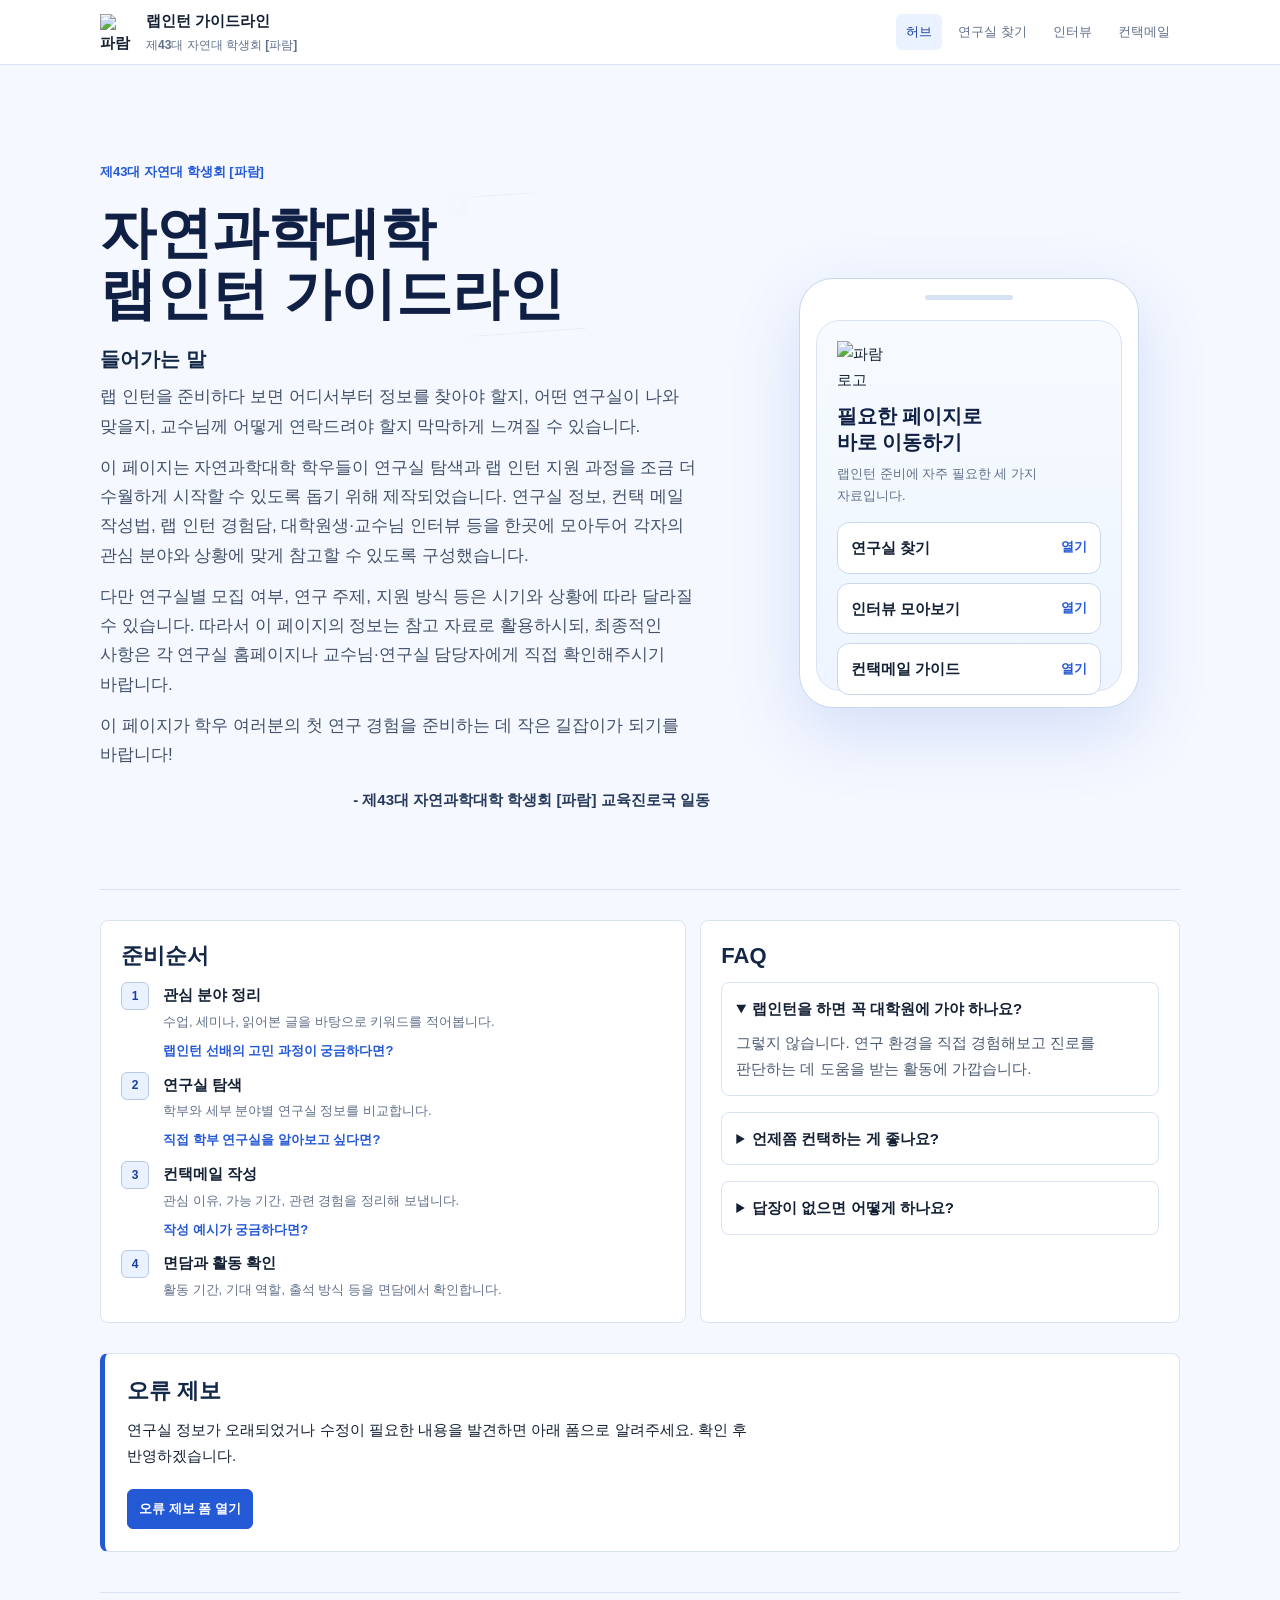
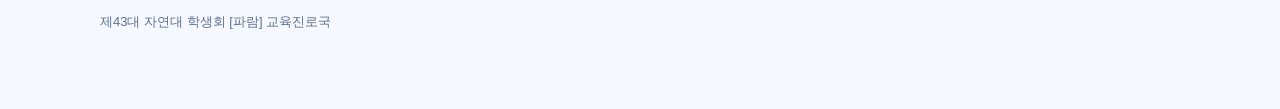
==== index.html @ 0900359f "Add files via upload" ====
﻿<!DOCTYPE html><html lang="ko"><head><meta charset="UTF-8"><meta name="viewport" content="width=device-width, initial-scale=1.0"><title>자연과학대학 랩인턴 가이드라인</title><link rel="stylesheet" href="sigape.css"></head><body><header class="site-header"><nav class="nav"><a class="brand" href="index.html"><img class="brand-logo" src="assets/logo.png" alt="파람 로고"><span class="brand-text"><span class="brand-main">랩인턴 가이드라인</span><span class="brand-sub">제43대 자연대 학생회 [파람]</span></span></a><div class="menu"><a href="index.html" aria-current="page">허브</a><a href="labs.html">연구실 찾기</a><a href="interviews.html">인터뷰</a><a href="contact-mail.html">컨택메일</a></div></nav></header><main class="page"><section class="hub-hero"><div class="hub-copy"><p class="eyebrow">제43대 자연대 학생회 [파람]</p><div class="title-logo-wrap"><h1 class="hub-title">자연과학대학<br>랩인턴 가이드라인</h1><img class="title-logo-bg" src="assets/logo.png" alt=""><span class="title-logo-mask" aria-hidden="true"></span></div><h2 class="hub-intro-title">들어가는 말</h2><p class="hub-intro">랩 인턴을 준비하다 보면 어디서부터 정보를 찾아야 할지, 어떤 연구실이 나와 맞을지, 교수님께 어떻게 연락드려야 할지 막막하게 느껴질 수 있습니다.</p><p class="hub-intro">이 페이지는 자연과학대학 학우들이 연구실 탐색과 랩 인턴 지원 과정을 조금 더 수월하게 시작할 수 있도록 돕기 위해 제작되었습니다. 연구실 정보, 컨택 메일 작성법, 랩 인턴 경험담, 대학원생·교수님 인터뷰 등을 한곳에 모아두어 각자의 관심 분야와 상황에 맞게 참고할 수 있도록 구성했습니다.</p><p class="hub-intro">다만 연구실별 모집 여부, 연구 주제, 지원 방식 등은 시기와 상황에 따라 달라질 수 있습니다. 따라서 이 페이지의 정보는 참고 자료로 활용하시되, 최종적인 사항은 각 연구실 홈페이지나 교수님·연구실 담당자에게 직접 확인해주시기 바랍니다.</p><p class="hub-intro">이 페이지가 학우 여러분의 첫 연구 경험을 준비하는 데 작은 길잡이가 되기를 바랍니다!</p><p class="signature-right">- 제43대 자연과학대학 학생회 [파람] 교육진로국 일동</p></div><div class="phone-wrap"><aside class="phone" aria-label="바로가기"><div class="phone-screen"><img class="phone-logo" src="assets/logo.png" alt="파람 로고"><div class="phone-title">필요한 페이지로<br>바로 이동하기</div><p class="phone-desc">랩인턴 준비에 자주 필요한 세 가지 자료입니다.</p><div class="phone-links"><a class="phone-link" href="labs.html">연구실 찾기 <span>열기</span></a><a class="phone-link" href="interviews.html">인터뷰 모아보기 <span>열기</span></a><a class="phone-link" href="contact-mail.html">컨택메일 가이드 <span>열기</span></a></div></div></aside></div></section><section class="section grid two"><article class="panel"><h2>준비순서</h2><ol class="steps"><li><div><strong>관심 분야 정리</strong><br><span class="small">수업, 세미나, 읽어본 글을 바탕으로 키워드를 적어봅니다.</span><br><a class="step-link" href="interviews.html">랩인턴 선배의 고민 과정이 궁금하다면?</a></div></li><li><div><strong>연구실 탐색</strong><br><span class="small">학부와 세부 분야별 연구실 정보를 비교합니다.</span><br><a class="step-link" href="labs.html">직접 학부 연구실을 알아보고 싶다면?</a></div></li><li><div><strong>컨택메일 작성</strong><br><span class="small">관심 이유, 가능 기간, 관련 경험을 정리해 보냅니다.</span><br><a class="step-link" href="contact-mail.html">작성 예시가 궁금하다면?</a></div></li><li><div><strong>면담과 활동 확인</strong><br><span class="small">활동 기간, 기대 역할, 출석 방식 등을 면담에서 확인합니다.</span></div></li></ol></article><article class="panel"><h2>FAQ</h2><div class="faq-list"><details open><summary>랩인턴을 하면 꼭 대학원에 가야 하나요?</summary><p>그렇지 않습니다. 연구 환경을 직접 경험해보고 진로를 판단하는 데 도움을 받는 활동에 가깝습니다.</p></details><details><summary>언제쯤 컨택하는 게 좋나요?</summary><p>방학 활동을 생각한다면 방학 시작 1~2개월 전부터 알아보는 편이 여유롭습니다.</p></details><details><summary>답장이 없으면 어떻게 하나요?</summary><p>일정 기간이 지난 뒤 정중하게 한 번 정도 재문의할 수 있습니다. 반복적인 재촉은 피하는 것이 좋습니다.</p></details></div></article></section><section class="section report-panel"><h2>오류 제보</h2><p>연구실 정보가 오래되었거나 수정이 필요한 내용을 발견하면 아래 폼으로 알려주세요. 확인 후 반영하겠습니다.</p><a class="btn primary form-link" href="https://docs.google.com/forms/d/e/1FAIpQLScK53qh3MyyzF9xQ88-U7CZRQVtfmJcze4aMnMhyBg8aGH_MA/viewform?usp=dialog" target="_blank" rel="noopener noreferrer">오류 제보 폼 열기</a></section><footer class="footer">제43대 자연대 학생회 [파람] 교육진로국</footer></main></body></html>
---- sigape.css ----
﻿:root{--bg:#f5f8ff;--paper:#fff;--soft:#f8fbff;--text:#142033;--muted:#61708a;--line:#d9e3f4;--line2:#b9c8e2;--blue:#2459d6;--blue-dark:#183f9f;--blue-soft:#eaf1ff;--sky:#dff4ff;--max:1080px;--radius:8px}*{box-sizing:border-box}html{scroll-behavior:smooth}body{margin:0;color:var(--text);background:var(--bg);font-family:-apple-system,BlinkMacSystemFont,"Segoe UI","Noto Sans KR","Apple SD Gothic Neo",sans-serif;font-size:15px;line-height:1.72;word-break:keep-all}a{color:inherit;text-decoration:none}button,input,select,textarea{font:inherit}.site-header{position:sticky;top:0;z-index:20;background:rgba(255,255,255,.94);border-bottom:1px solid var(--line);backdrop-filter:blur(10px)}.nav{width:min(var(--max),calc(100% - 40px));min-height:64px;margin:0 auto;display:flex;align-items:center;justify-content:space-between;gap:24px}.brand{display:flex;align-items:center;gap:10px;font-weight:740}.brand-logo{width:36px;height:36px;object-fit:contain;display:block}.brand-text{display:grid;gap:1px}.brand-main{font-weight:800}.brand-sub{font-size:12px;color:var(--muted);font-weight:560}.menu{display:flex;align-items:center;gap:6px;flex-wrap:wrap;justify-content:flex-end}.menu a{padding:7px 10px;color:var(--muted);font-size:13px;border-radius:6px}.menu a:hover,.menu a[aria-current="page"]{background:var(--blue-soft);color:var(--blue-dark)}.page{width:min(var(--max),calc(100% - 40px));margin:0 auto;padding:42px 0 76px}.breadcrumb{margin:0 0 20px;color:var(--muted);font-size:13px}.hero{padding:18px 0 28px;border-bottom:1px solid var(--line);margin-bottom:26px}.hub-hero{min-height:520px;display:grid;grid-template-columns:minmax(0,1.04fr) minmax(320px,.72fr);gap:48px;align-items:center;padding:54px 0 64px;border-bottom:1px solid var(--line)}.hub-copy{max-width:680px}.eyebrow{margin:0 0 10px;color:var(--blue);font-size:13px;font-weight:780}.hub-title{margin:0 0 22px;font-size:56px;line-height:1.08;font-weight:820;color:#102044}.hub-intro-title{margin:0 0 10px;font-size:20px;color:#132747}.hub-intro{font-size:17px;color:#43516a;max-width:650px}.hero-logo-panel{background:linear-gradient(180deg,#fff,#f3f8ff);border:1px solid var(--line);border-radius:14px;padding:30px;box-shadow:0 18px 50px rgba(36,89,214,.09)}.hero-logo-panel img{width:104px;height:104px;object-fit:contain;margin-bottom:18px}.hero-logo-panel h2{font-size:22px}.hero-logo-panel p{color:var(--muted)}h1,h2,h3{letter-spacing:0;line-height:1.32}h1{margin:0 0 12px;font-size:34px;font-weight:800;color:#102044}h2{margin:0 0 12px;font-size:22px;font-weight:760;color:#132747}h3{margin:0 0 8px;font-size:16px;font-weight:740}p{margin:0 0 12px}.lead{max-width:780px;color:#42516d;font-size:16px}.section{margin-top:30px}.grid{display:grid;gap:14px}.two{grid-template-columns:1.1fr .9fr}.three{grid-template-columns:repeat(3,minmax(0,1fr))}.panel,.card{background:var(--paper);border:1px solid var(--line);border-radius:var(--radius);padding:20px}.soft{background:var(--soft)}.notice{background:#fff;border-left:4px solid var(--blue)}.muted{color:var(--muted)}.small{font-size:13px;color:var(--muted)}.list{margin:0;padding-left:20px}.list li{margin:5px 0}.steps{margin:0;padding:0;list-style:none;counter-reset:step;display:grid;gap:9px}.steps li{counter-increment:step;display:grid;grid-template-columns:32px 1fr;gap:10px;align-items:start}.steps li:before{content:counter(step);width:26px;height:26px;display:grid;place-items:center;border:1px solid var(--line2);background:var(--blue-soft);color:var(--blue-dark);font-size:12px;font-weight:800;border-radius:6px}.quick-links{display:grid;gap:9px}.quick-link{display:flex;justify-content:space-between;gap:12px;padding:13px 14px;border:1px solid var(--line);background:#fff;border-radius:var(--radius);font-weight:700}.quick-link span{color:var(--blue)}.quick-link:hover{border-color:var(--blue);background:#f7faff}.toolbar{position:sticky;top:65px;z-index:10;margin-bottom:14px;padding:12px;background:rgba(255,255,255,.95);border:1px solid var(--line);border-radius:var(--radius);backdrop-filter:blur(8px)}.toolbar-grid{display:grid;grid-template-columns:1.5fr 1fr 1fr;gap:10px}.field{display:grid;gap:5px}label{color:#364762;font-size:12px;font-weight:760}input,select,textarea{width:100%;border:1px solid var(--line2);border-radius:6px;background:#fff;padding:10px 11px;color:var(--text)}input:focus,select:focus,textarea:focus{outline:3px solid var(--blue-soft);border-color:var(--blue)}.chips,.filters{display:flex;gap:7px;flex-wrap:wrap}.chip,.btn,.filter-btn{border:1px solid var(--line2);background:#fff;border-radius:6px;padding:8px 11px;color:#30415f;cursor:pointer;font-size:13px;font-weight:680}.chip.active,.filter-btn.active,.btn.primary{background:var(--blue);border-color:var(--blue);color:#fff}.btn{display:inline-flex;align-items:center;justify-content:center;text-align:center}.summary-row{display:flex;justify-content:space-between;align-items:center;gap:12px;margin:13px 0;color:var(--muted);font-size:14px}.cards{display:grid;grid-template-columns:repeat(3,minmax(0,1fr));gap:14px}.card{min-height:210px;display:flex;flex-direction:column}.card-title{margin:0 0 4px;font-size:18px;font-weight:780;color:#12284a}.meta{color:var(--muted);font-size:13px}.tags{display:flex;flex-wrap:wrap;gap:5px;margin:12px 0}.tag{display:inline-flex;padding:3px 7px;border:1px solid var(--line);background:var(--blue-soft);border-radius:5px;color:#27467a;font-size:12px}.card-actions{margin-top:auto;display:flex;gap:8px}.state{padding:28px 16px;text-align:center;color:var(--muted);border:1px dashed var(--line2);background:#fff;border-radius:var(--radius)}.error{color:#8c1d18;background:#fff4f2;border-color:#efb8ae}.hidden{display:none!important}details{border:1px solid var(--line);background:#fff;border-radius:var(--radius);padding:13px 14px}details+details{margin-top:8px}summary{cursor:pointer;font-weight:720}details p{color:#4b5a72;margin:8px 0 0}.modal-backdrop{position:fixed;inset:0;display:none;align-items:center;justify-content:center;padding:20px;background:rgba(20,32,51,.38);z-index:50}.modal-backdrop.active{display:flex}.modal{width:min(820px,100%);max-height:86vh;overflow:auto;background:#fff;border-radius:10px;border:1px solid var(--line)}.modal-head{position:sticky;top:0;background:rgba(255,255,255,.96);border-bottom:1px solid var(--line);padding:18px;display:flex;justify-content:space-between;gap:14px}.close-btn{width:34px;height:34px;border:1px solid var(--line2);background:#fff;border-radius:6px;cursor:pointer}.modal-body{padding:18px}.footer{margin-top:40px;padding-top:18px;border-top:1px solid var(--line);color:var(--muted);font-size:13px}.form-link{display:inline-flex;margin-top:8px}@media(max-width:880px){.nav{align-items:flex-start;flex-direction:column;padding:12px 0}.menu{justify-content:flex-start}.page{padding-top:30px}.hub-hero{min-height:0;grid-template-columns:1fr;gap:24px;padding:28px 0 38px}.hub-title{font-size:36px}.hero-logo-panel{padding:22px}.toolbar{position:static}.toolbar-grid,.two,.three,.cards{grid-template-columns:1fr}h1{font-size:28px}.summary-row{display:block}}

.phone-wrap{display:flex;justify-content:center}.phone{width:min(340px,100%);height:430px;border:1px solid #c7d7f1;border-radius:34px;background:#fff;box-shadow:0 24px 70px rgba(36,89,214,.16);padding:16px;position:relative}.phone:before{content:"";display:block;width:88px;height:5px;border-radius:999px;background:#d7e2f5;margin:0 auto 20px}.phone-screen{height:calc(100% - 25px);border:1px solid var(--line);border-radius:24px;background:linear-gradient(180deg,#f7fbff,#eef5ff);padding:20px;display:flex;flex-direction:column}.phone-logo{width:48px;height:48px;object-fit:contain;margin-bottom:14px}.phone-title{font-size:20px;font-weight:800;line-height:1.3;margin-bottom:8px;color:#102044}.phone-desc{font-size:13px;color:var(--muted);margin-bottom:14px}.phone-links{display:grid;gap:9px;margin-top:auto}.phone-link{display:flex;justify-content:space-between;align-items:center;gap:12px;padding:12px 13px;border:1px solid #c9d8f0;border-radius:12px;background:#fff;color:#142033;font-weight:760}.phone-link span{color:var(--blue);font-size:13px}.faq-list{display:grid;gap:8px}.report-panel{background:#fff;border:1px solid var(--line);border-left:5px solid var(--blue);border-radius:var(--radius);padding:22px}.report-panel p{max-width:720px}@media(max-width:880px){.phone{width:min(320px,100%);height:390px}.phone-screen{height:calc(100% - 25px)}}

.step-link{display:inline-flex;margin-top:6px;color:var(--blue);font-size:13px;font-weight:720}.step-link:hover{text-decoration:underline}.signature-right{text-align:right;margin-top:18px;color:#273a5c;font-weight:720}


.title-logo-wrap{position:relative;display:inline-block;isolation:isolate;padding:10px 22px 14px 0;overflow:hidden}.title-logo-wrap .hub-title{position:relative;z-index:2;margin-bottom:0}.title-logo-bg{position:absolute;z-index:1;width:140px;height:140px;object-fit:contain;right:-8px;top:0;opacity:.22;transform:rotate(-4deg);pointer-events:none}.title-logo-mask{position:absolute;z-index:1;right:104px;top:0;width:32px;height:100%;background:linear-gradient(90deg,var(--bg) 0%,rgba(245,248,255,.82) 62%,rgba(245,248,255,0) 100%);pointer-events:none}@media(max-width:880px){.title-logo-bg{width:104px;height:104px;right:-6px;top:8px}.title-logo-mask{right:74px}}
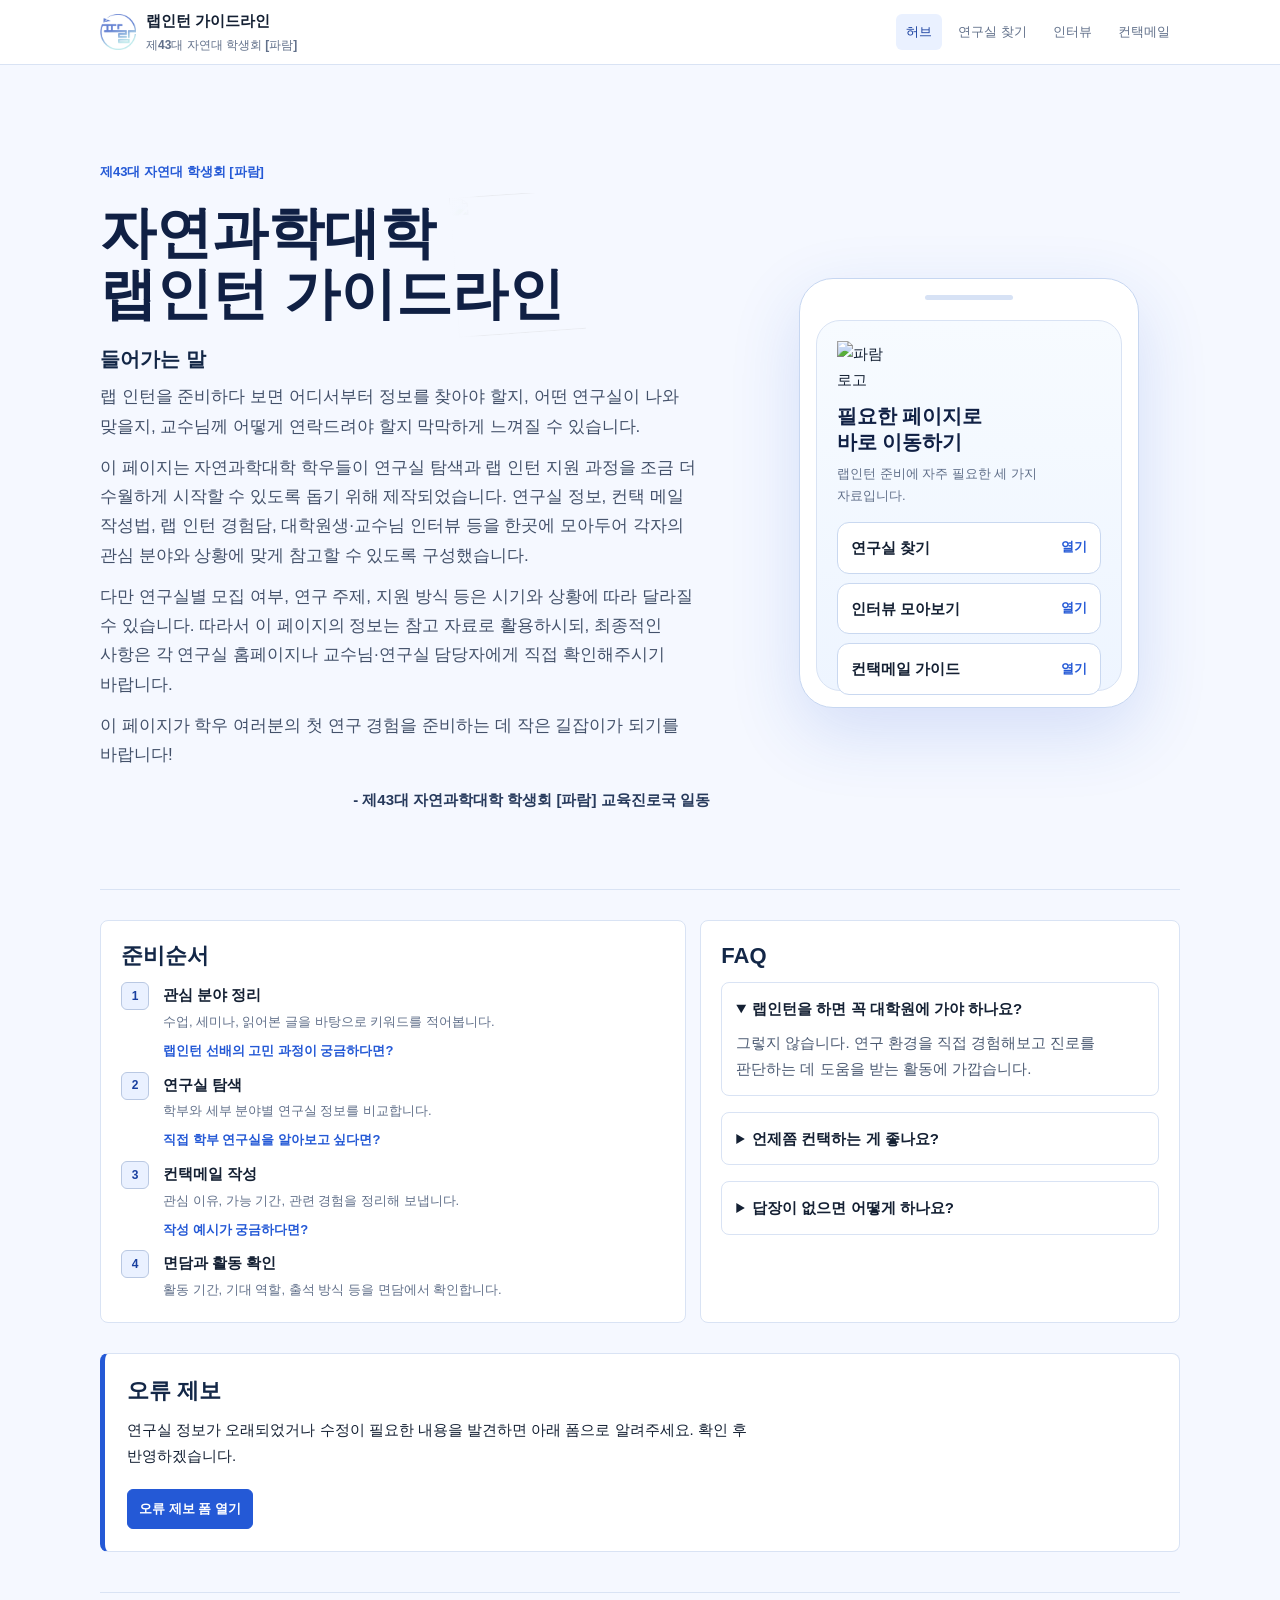
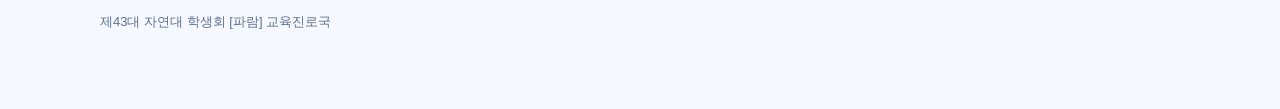
==== commit a39fc38e: "Update index.html" ====
--- a/index.html
+++ b/index.html
@@ -1,2 +1,2 @@
-﻿<!DOCTYPE html><html lang="ko"><head><meta charset="UTF-8"><meta name="viewport" content="width=device-width, initial-scale=1.0"><title>자연과학대학 랩인턴 가이드라인</title><link rel="stylesheet" href="sigape.css"></head><body><header class="site-header"><nav class="nav"><a class="brand" href="index.html"><img class="brand-logo" src="assets/logo.png" alt="파람 로고"><span class="brand-text"><span class="brand-main">랩인턴 가이드라인</span><span class="brand-sub">제43대 자연대 학생회 [파람]</span></span></a><div class="menu"><a href="index.html" aria-current="page">허브</a><a href="labs.html">연구실 찾기</a><a href="interviews.html">인터뷰</a><a href="contact-mail.html">컨택메일</a></div></nav></header><main class="page"><section class="hub-hero"><div class="hub-copy"><p class="eyebrow">제43대 자연대 학생회 [파람]</p><div class="title-logo-wrap"><h1 class="hub-title">자연과학대학<br>랩인턴 가이드라인</h1><img class="title-logo-bg" src="assets/logo.png" alt=""><span class="title-logo-mask" aria-hidden="true"></span></div><h2 class="hub-intro-title">들어가는 말</h2><p class="hub-intro">랩 인턴을 준비하다 보면 어디서부터 정보를 찾아야 할지, 어떤 연구실이 나와 맞을지, 교수님께 어떻게 연락드려야 할지 막막하게 느껴질 수 있습니다.</p><p class="hub-intro">이 페이지는 자연과학대학 학우들이 연구실 탐색과 랩 인턴 지원 과정을 조금 더 수월하게 시작할 수 있도록 돕기 위해 제작되었습니다. 연구실 정보, 컨택 메일 작성법, 랩 인턴 경험담, 대학원생·교수님 인터뷰 등을 한곳에 모아두어 각자의 관심 분야와 상황에 맞게 참고할 수 있도록 구성했습니다.</p><p class="hub-intro">다만 연구실별 모집 여부, 연구 주제, 지원 방식 등은 시기와 상황에 따라 달라질 수 있습니다. 따라서 이 페이지의 정보는 참고 자료로 활용하시되, 최종적인 사항은 각 연구실 홈페이지나 교수님·연구실 담당자에게 직접 확인해주시기 바랍니다.</p><p class="hub-intro">이 페이지가 학우 여러분의 첫 연구 경험을 준비하는 데 작은 길잡이가 되기를 바랍니다!</p><p class="signature-right">- 제43대 자연과학대학 학생회 [파람] 교육진로국 일동</p></div><div class="phone-wrap"><aside class="phone" aria-label="바로가기"><div class="phone-screen"><img class="phone-logo" src="assets/logo.png" alt="파람 로고"><div class="phone-title">필요한 페이지로<br>바로 이동하기</div><p class="phone-desc">랩인턴 준비에 자주 필요한 세 가지 자료입니다.</p><div class="phone-links"><a class="phone-link" href="labs.html">연구실 찾기 <span>열기</span></a><a class="phone-link" href="interviews.html">인터뷰 모아보기 <span>열기</span></a><a class="phone-link" href="contact-mail.html">컨택메일 가이드 <span>열기</span></a></div></div></aside></div></section><section class="section grid two"><article class="panel"><h2>준비순서</h2><ol class="steps"><li><div><strong>관심 분야 정리</strong><br><span class="small">수업, 세미나, 읽어본 글을 바탕으로 키워드를 적어봅니다.</span><br><a class="step-link" href="interviews.html">랩인턴 선배의 고민 과정이 궁금하다면?</a></div></li><li><div><strong>연구실 탐색</strong><br><span class="small">학부와 세부 분야별 연구실 정보를 비교합니다.</span><br><a class="step-link" href="labs.html">직접 학부 연구실을 알아보고 싶다면?</a></div></li><li><div><strong>컨택메일 작성</strong><br><span class="small">관심 이유, 가능 기간, 관련 경험을 정리해 보냅니다.</span><br><a class="step-link" href="contact-mail.html">작성 예시가 궁금하다면?</a></div></li><li><div><strong>면담과 활동 확인</strong><br><span class="small">활동 기간, 기대 역할, 출석 방식 등을 면담에서 확인합니다.</span></div></li></ol></article><article class="panel"><h2>FAQ</h2><div class="faq-list"><details open><summary>랩인턴을 하면 꼭 대학원에 가야 하나요?</summary><p>그렇지 않습니다. 연구 환경을 직접 경험해보고 진로를 판단하는 데 도움을 받는 활동에 가깝습니다.</p></details><details><summary>언제쯤 컨택하는 게 좋나요?</summary><p>방학 활동을 생각한다면 방학 시작 1~2개월 전부터 알아보는 편이 여유롭습니다.</p></details><details><summary>답장이 없으면 어떻게 하나요?</summary><p>일정 기간이 지난 뒤 정중하게 한 번 정도 재문의할 수 있습니다. 반복적인 재촉은 피하는 것이 좋습니다.</p></details></div></article></section><section class="section report-panel"><h2>오류 제보</h2><p>연구실 정보가 오래되었거나 수정이 필요한 내용을 발견하면 아래 폼으로 알려주세요. 확인 후 반영하겠습니다.</p><a class="btn primary form-link" href="https://docs.google.com/forms/d/e/1FAIpQLScK53qh3MyyzF9xQ88-U7CZRQVtfmJcze4aMnMhyBg8aGH_MA/viewform?usp=dialog" target="_blank" rel="noopener noreferrer">오류 제보 폼 열기</a></section><footer class="footer">제43대 자연대 학생회 [파람] 교육진로국</footer></main></body></html>
+﻿<!DOCTYPE html><html lang="ko"><head><meta charset="UTF-8"><meta name="viewport" content="width=device-width, initial-scale=1.0"><title>자연과학대학 랩인턴 가이드라인</title><link rel="stylesheet" href="sigape.css"></head><body><header class="site-header"><nav class="nav"><a class="brand" href="index.html"><img class="brand-logo" src="logo.png" alt="파람 로고"><span class="brand-text"><span class="brand-main">랩인턴 가이드라인</span><span class="brand-sub">제43대 자연대 학생회 [파람]</span></span></a><div class="menu"><a href="index.html" aria-current="page">허브</a><a href="labs.html">연구실 찾기</a><a href="interviews.html">인터뷰</a><a href="contact-mail.html">컨택메일</a></div></nav></header><main class="page"><section class="hub-hero"><div class="hub-copy"><p class="eyebrow">제43대 자연대 학생회 [파람]</p><div class="title-logo-wrap"><h1 class="hub-title">자연과학대학<br>랩인턴 가이드라인</h1><img class="title-logo-bg" src="assets/logo.png" alt=""><span class="title-logo-mask" aria-hidden="true"></span></div><h2 class="hub-intro-title">들어가는 말</h2><p class="hub-intro">랩 인턴을 준비하다 보면 어디서부터 정보를 찾아야 할지, 어떤 연구실이 나와 맞을지, 교수님께 어떻게 연락드려야 할지 막막하게 느껴질 수 있습니다.</p><p class="hub-intro">이 페이지는 자연과학대학 학우들이 연구실 탐색과 랩 인턴 지원 과정을 조금 더 수월하게 시작할 수 있도록 돕기 위해 제작되었습니다. 연구실 정보, 컨택 메일 작성법, 랩 인턴 경험담, 대학원생·교수님 인터뷰 등을 한곳에 모아두어 각자의 관심 분야와 상황에 맞게 참고할 수 있도록 구성했습니다.</p><p class="hub-intro">다만 연구실별 모집 여부, 연구 주제, 지원 방식 등은 시기와 상황에 따라 달라질 수 있습니다. 따라서 이 페이지의 정보는 참고 자료로 활용하시되, 최종적인 사항은 각 연구실 홈페이지나 교수님·연구실 담당자에게 직접 확인해주시기 바랍니다.</p><p class="hub-intro">이 페이지가 학우 여러분의 첫 연구 경험을 준비하는 데 작은 길잡이가 되기를 바랍니다!</p><p class="signature-right">- 제43대 자연과학대학 학생회 [파람] 교육진로국 일동</p></div><div class="phone-wrap"><aside class="phone" aria-label="바로가기"><div class="phone-screen"><img class="phone-logo" src="assets/logo.png" alt="파람 로고"><div class="phone-title">필요한 페이지로<br>바로 이동하기</div><p class="phone-desc">랩인턴 준비에 자주 필요한 세 가지 자료입니다.</p><div class="phone-links"><a class="phone-link" href="labs.html">연구실 찾기 <span>열기</span></a><a class="phone-link" href="interviews.html">인터뷰 모아보기 <span>열기</span></a><a class="phone-link" href="contact-mail.html">컨택메일 가이드 <span>열기</span></a></div></div></aside></div></section><section class="section grid two"><article class="panel"><h2>준비순서</h2><ol class="steps"><li><div><strong>관심 분야 정리</strong><br><span class="small">수업, 세미나, 읽어본 글을 바탕으로 키워드를 적어봅니다.</span><br><a class="step-link" href="interviews.html">랩인턴 선배의 고민 과정이 궁금하다면?</a></div></li><li><div><strong>연구실 탐색</strong><br><span class="small">학부와 세부 분야별 연구실 정보를 비교합니다.</span><br><a class="step-link" href="labs.html">직접 학부 연구실을 알아보고 싶다면?</a></div></li><li><div><strong>컨택메일 작성</strong><br><span class="small">관심 이유, 가능 기간, 관련 경험을 정리해 보냅니다.</span><br><a class="step-link" href="contact-mail.html">작성 예시가 궁금하다면?</a></div></li><li><div><strong>면담과 활동 확인</strong><br><span class="small">활동 기간, 기대 역할, 출석 방식 등을 면담에서 확인합니다.</span></div></li></ol></article><article class="panel"><h2>FAQ</h2><div class="faq-list"><details open><summary>랩인턴을 하면 꼭 대학원에 가야 하나요?</summary><p>그렇지 않습니다. 연구 환경을 직접 경험해보고 진로를 판단하는 데 도움을 받는 활동에 가깝습니다.</p></details><details><summary>언제쯤 컨택하는 게 좋나요?</summary><p>방학 활동을 생각한다면 방학 시작 1~2개월 전부터 알아보는 편이 여유롭습니다.</p></details><details><summary>답장이 없으면 어떻게 하나요?</summary><p>일정 기간이 지난 뒤 정중하게 한 번 정도 재문의할 수 있습니다. 반복적인 재촉은 피하는 것이 좋습니다.</p></details></div></article></section><section class="section report-panel"><h2>오류 제보</h2><p>연구실 정보가 오래되었거나 수정이 필요한 내용을 발견하면 아래 폼으로 알려주세요. 확인 후 반영하겠습니다.</p><a class="btn primary form-link" href="https://docs.google.com/forms/d/e/1FAIpQLScK53qh3MyyzF9xQ88-U7CZRQVtfmJcze4aMnMhyBg8aGH_MA/viewform?usp=dialog" target="_blank" rel="noopener noreferrer">오류 제보 폼 열기</a></section><footer class="footer">제43대 자연대 학생회 [파람] 교육진로국</footer></main></body></html>
 
